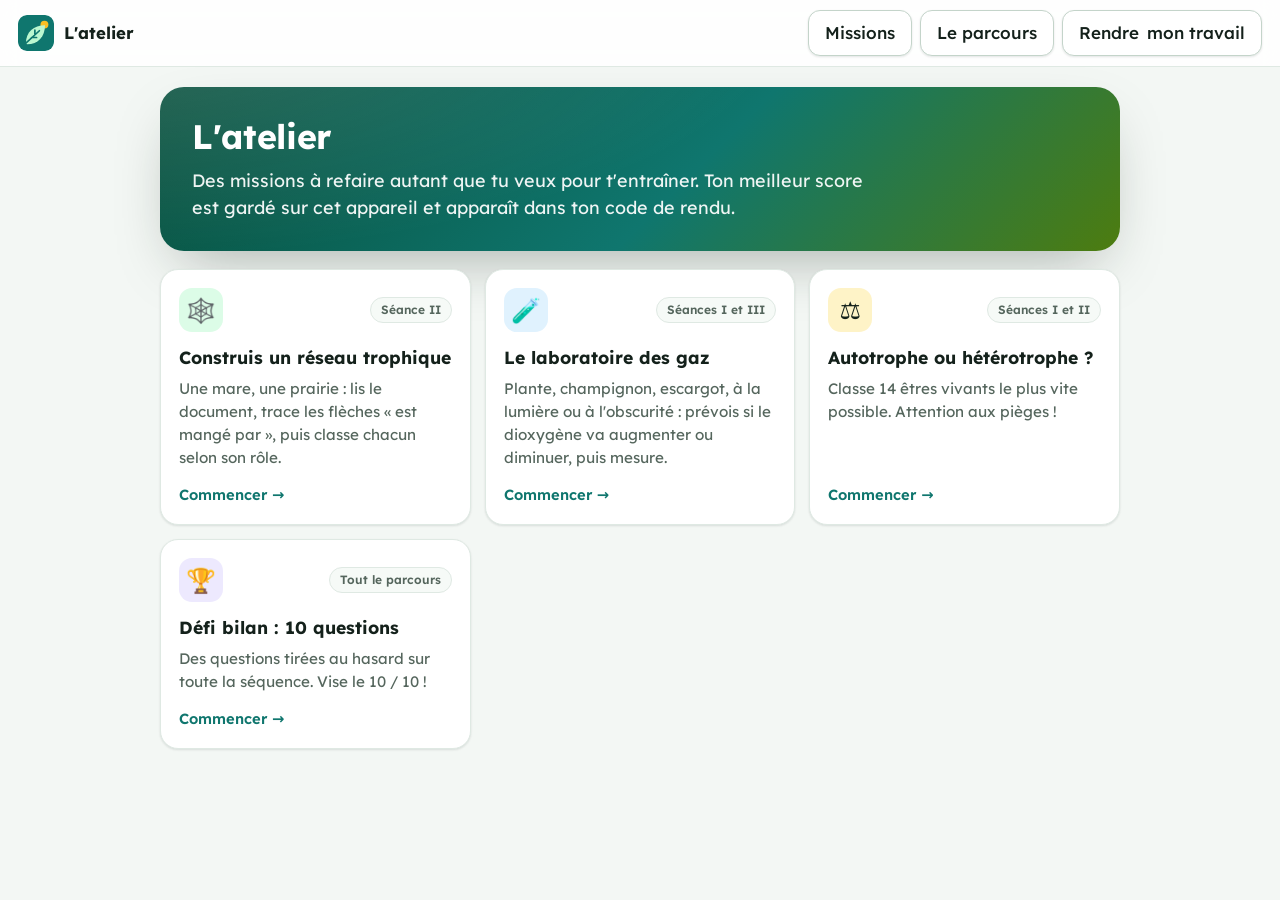
==== app/atelier.html @ 0c6e3226 "Première version : parcours en 4 séances, atelier et espace enseignant Co-Authored-By: Claude Opus 5" ====
<!doctype html>
<html lang="fr">
<head>
  <meta charset="utf-8">
  <meta name="viewport" content="width=device-width, initial-scale=1">
  <title>La nutrition des êtres vivants — atelier</title>
  <meta name="description" content="Missions d'entraînement (SVT, 5e) : réseaux trophiques, laboratoire des gaz, autotrophes et hétérotrophes, défi bilan.">
  <link rel="icon" href="img/icone.svg" type="image/svg+xml">
  <link rel="preload" href="polices/lexend.woff2" as="font" type="font/woff2" crossorigin>
  <link rel="stylesheet" href="css/style.css?v=1">
  <link rel="stylesheet" href="css/parcours.css?v=1">
</head>
<body class="parcours atelier-page">

<header class="p-entete">
  <a class="p-marque" href="index.html" title="Accueil">
    <img src="img/icone.svg" alt="" width="36" height="36">
    <span>L'atelier</span>
  </a>
  <span style="flex:1"></span>
  <nav class="p-liens">
    <a href="#" class="btn">Missions</a>
    <a href="parcours.html" class="btn masquable">Le parcours</a>
    <button class="btn" id="p-rendre" type="button">Rendre<span class="masquable"> mon travail</span></button>
  </nav>
</header>

<main id="chapitre" class="page" tabindex="-1" style="max-width:1000px"></main>

<script src="js/commun.js?v=1"></script>
<script src="js/experiences.js?v=1"></script>
<script src="js/atelier.js?v=1"></script>
</body>
</html>
---- app/css/style.css ----
/* Nutrition — styles communs (accueil, parcours, atelier, boîtes de dialogue).
 * Police Lexend (SIL OFL), hébergée avec l'application : aucun appel
 * à un serveur extérieur. */
@font-face {
  font-family: "Lexend";
  src: url("../polices/lexend.woff2") format("woff2");
  font-weight: 100 900;
  font-display: swap;
}

:root {
  --fond: #f3f7f4;
  --surface: #ffffff;
  --surface-2: #f6faf7;
  --texte: #14211b;
  --texte-doux: #55665d;
  --bordure: #dfe9e3;
  --bordure-forte: #c4d4ca;
  --primaire: #0f766e;
  --primaire-fonce: #0b5f58;
  --primaire-clair: #e3f4f1;
  --accent: #f59e0b;
  --juste: #15803d;
  --juste-clair: #e8f7ee;
  --faux: #dc2626;
  --faux-clair: #fdecec;
  --o2: #0284c7;
  --co2: #6b7280;
  --glucide: #ea8a12;
  --sels: #7c3aed;
  --rayon: 14px;
  --ombre-1: 0 1px 2px rgb(20 33 27 / 6%), 0 1px 3px rgb(20 33 27 / 6%);
  --ombre-2: 0 10px 30px -10px rgb(20 33 27 / 22%), 0 2px 6px rgb(20 33 27 / 6%);
  --ombre-3: 0 24px 60px -20px rgb(20 33 27 / 35%);
  --degrade: radial-gradient(1200px 400px at -10% -40%, rgb(255 255 255 / 18%), transparent 60%), linear-gradient(135deg, #064e3b 0%, #0f766e 55%, #4d7c0f 100%);
  --police: "Lexend", system-ui, -apple-system, "Segoe UI", Roboto, Ubuntu, sans-serif;
  color-scheme: light;
}

* { box-sizing: border-box; }
html { scroll-behavior: smooth; }
@media (prefers-reduced-motion: reduce) {
  html { scroll-behavior: auto; }
  *, *::before, *::after { animation-duration: .01ms !important; transition-duration: .01ms !important; }
}
body { margin: 0; font: 16px/1.5 var(--police); color: var(--texte); background: var(--fond); -webkit-font-smoothing: antialiased; }
[hidden] { display: none !important; }
h1, h2, h3, h4 { line-height: 1.2; margin: 0; letter-spacing: -.01em; }
small { color: var(--texte-doux); }
b, strong { font-weight: 600; }
sub { font-size: .7em; }

.page { max-width: 1240px; margin: 0 auto; padding: 20px; }

/* ---------- boutons ---------- */
.btn {
  font: inherit; font-weight: 500;
  display: inline-flex; align-items: center; justify-content: center; gap: 8px;
  border: 1px solid var(--bordure-forte); background: var(--surface); color: var(--texte);
  border-radius: 12px; padding: 9px 16px; min-height: 44px; cursor: pointer; text-decoration: none;
  box-shadow: var(--ombre-1);
  transition: background .15s, border-color .15s, box-shadow .15s, transform .1s, color .15s;
}
.btn:hover { border-color: var(--primaire); color: var(--primaire-fonce); }
.btn:active { transform: translateY(1px); }
.btn:disabled { opacity: .45; cursor: not-allowed; transform: none; }
.btn svg { flex: none; }
.btn-principal {
  background: linear-gradient(180deg, #129085, var(--primaire)); border-color: var(--primaire-fonce); color: #fff; font-weight: 600;
  box-shadow: 0 1px 0 rgb(255 255 255 / 25%) inset, 0 6px 16px -6px rgb(15 118 110 / 60%);
}
.btn-principal:hover { background: var(--primaire-fonce); color: #fff; border-color: var(--primaire-fonce); }
.btn.actif { background: var(--primaire); border-color: var(--primaire-fonce); color: #fff; }
.btn-grand { font-size: 1.12rem; padding: 12px 26px; }
.lien { font: inherit; background: none; border: 0; color: var(--primaire); text-decoration: underline; text-underline-offset: 3px; cursor: pointer; padding: 0; }
.lien:hover { color: var(--primaire-fonce); }
:focus-visible { outline: 3px solid var(--accent); outline-offset: 2px; border-radius: 6px; }
input[type=range] { accent-color: var(--primaire); }
input[type=checkbox], input[type=radio] { accent-color: var(--primaire); width: 1.05em; height: 1.05em; }

/* contrôle segmenté */
.segment { display: inline-flex; flex-wrap: wrap; padding: 4px; gap: 4px; background: #e6eee9; border-radius: 14px; }
.segment label { position: relative; cursor: pointer; }
.segment input { position: absolute; opacity: 0; inset: 0; margin: 0; width: 100%; height: 100%; cursor: pointer; }
.segment span { display: block; padding: 7px 14px; border-radius: 10px; font-weight: 500; color: var(--texte-doux); transition: background .15s, color .15s, box-shadow .15s; }
.segment input:checked + span { background: var(--surface); color: var(--texte); box-shadow: var(--ombre-1); }
.segment input:focus-visible + span { outline: 3px solid var(--accent); }

/* ---------- accueil ---------- */
.hero {
  position: relative; overflow: hidden;
  display: grid; grid-template-columns: minmax(0, 1.1fr) minmax(0, 1fr); gap: 24px; align-items: center;
  background: var(--degrade); color: #fff; border-radius: 24px; padding: 34px 36px; margin: 4px 0 18px; box-shadow: var(--ombre-3);
}
.hero-marque { display: flex; align-items: center; gap: 10px; font-weight: 700; font-size: 1.1rem; opacity: .95; margin-bottom: 18px; }
.hero-marque img { border-radius: 10px; box-shadow: 0 4px 12px rgb(0 0 0 / 25%); }
.hero h1 { font-size: clamp(1.8rem, 3.6vw, 2.7rem); font-weight: 700; margin-bottom: 10px; }
.hero-texte > p { margin: 0 0 18px; font-size: 1.08rem; opacity: .92; max-width: 560px; }
.hero-puces { display: flex; flex-wrap: wrap; gap: 8px; }
.hero-puces span { font-size: .85rem; padding: 5px 12px; border-radius: 999px; background: rgb(255 255 255 / 14%); border: 1px solid rgb(255 255 255 / 22%); }
.hero-visuel { border-radius: 20px; overflow: hidden; box-shadow: 0 0 0 6px rgb(255 255 255 / 12%); line-height: 0; }
.hero-visuel svg { width: 100%; height: auto; display: block; }
@media (max-width: 820px) { .hero { grid-template-columns: minmax(0, 1fr); padding: 26px 22px; } }

.bandeau-prof {
  display: flex; align-items: center; gap: 12px 16px; flex-wrap: wrap;
  background: var(--surface); border: 1px solid var(--bordure); border-radius: var(--rayon);
  padding: 12px 14px 12px 16px; margin: 0 0 18px; box-shadow: var(--ombre-1);
}
.bandeau-prof p { margin: 0; flex: 1 1 320px; color: var(--texte-doux); }
.bandeau-prof p b { color: var(--texte); }
.bp-icone { display: grid; place-items: center; width: 42px; height: 42px; border-radius: 12px; background: #fff4dd; color: #b45309; flex: none; }
.mode-eleve .partie-prof { display: none !important; }
.seance { background: #fffbeb; border: 1px solid #fcd38d; border-radius: 18px; padding: 16px 20px; margin: 0 0 18px; box-shadow: var(--ombre-1); }
.seance h2 { font-size: 1.2rem; margin-bottom: 8px; }
.seance ol { margin: 0; padding-left: 22px; display: flex; flex-direction: column; gap: 4px; }
.seance a { color: var(--primaire-fonce); font-weight: 600; }

.entrees { display: grid; grid-template-columns: repeat(2, minmax(0, 1fr)); gap: 18px; margin-bottom: 36px; }
@media (max-width: 820px) { .entrees { grid-template-columns: minmax(0, 1fr); } }
.entree {
  position: relative; display: flex; flex-direction: column; gap: 8px; text-decoration: none; color: var(--texte);
  background: var(--surface); border: 1px solid var(--bordure); border-radius: 20px; padding: 24px;
  box-shadow: var(--ombre-1); transition: transform .18s, box-shadow .18s, border-color .18s;
}
.entree:hover { transform: translateY(-3px); box-shadow: var(--ombre-2); border-color: var(--bordure-forte); }
.entree-icone { display: grid; place-items: center; width: 54px; height: 54px; border-radius: 16px; margin-bottom: 6px; }
.entree-parcours .entree-icone { background: var(--primaire-clair); color: var(--primaire); }
.entree-atelier .entree-icone { background: #fef3c7; color: #b45309; }
.entree-sur { font-size: .8rem; font-weight: 600; text-transform: uppercase; letter-spacing: .08em; color: var(--texte-doux); }
.entree-titre { font-size: 1.45rem; font-weight: 700; }
.entree-texte { color: var(--texte-doux); }
.entree-progres { display: flex; align-items: center; gap: 10px; font-size: .9rem; color: var(--texte-doux); margin-top: 4px; }
.barre-progres { flex: 1; max-width: 220px; height: 8px; border-radius: 99px; background: #e3ebe6; overflow: hidden; }
.barre-progres > span { display: block; height: 100%; width: 0; border-radius: 99px; background: linear-gradient(90deg, #22c55e, var(--juste)); transition: width .5s; }
.entree-action { margin-top: auto; padding-top: 12px; font-weight: 600; color: var(--primaire); display: inline-flex; gap: 6px; }
.entree-atelier .entree-action { color: #b45309; }
.entree-action span { transition: transform .18s; }
.entree:hover .entree-action span { transform: translateX(3px); }

.section-titre { font-size: 1.5rem; margin: 0 0 6px; }
.section-aide { margin: 0 0 16px; color: var(--texte-doux); font-size: .95rem; }
.cartes { display: grid; grid-template-columns: repeat(auto-fill, minmax(250px, 1fr)); gap: 14px; }
.carte {
  font: inherit; text-align: left; cursor: pointer; color: var(--texte); text-decoration: none;
  background: var(--surface); border: 1px solid var(--bordure); border-radius: 18px;
  padding: 18px; display: flex; flex-direction: column; gap: 8px; box-shadow: var(--ombre-1);
  transition: border-color .18s, box-shadow .18s, transform .18s;
}
.carte:hover { border-color: var(--bordure-forte); box-shadow: var(--ombre-2); transform: translateY(-3px); }
.carte-haut { display: flex; justify-content: space-between; align-items: center; margin-bottom: 4px; }
.carte-icone { display: grid; place-items: center; width: 44px; height: 44px; border-radius: 13px; font-size: 1.5rem; }
.ic-1 { background: #dcfce7; } .ic-2 { background: #e0f2fe; } .ic-3 { background: #fef3c7; } .ic-4 { background: #ede9fe; }
.niveau { font-size: .75rem; font-weight: 600; padding: 3px 10px; border-radius: 99px; background: var(--surface-2); border: 1px solid var(--bordure); color: var(--texte-doux); }
.niveau.fait { background: var(--juste-clair); border-color: #b7e4c7; color: var(--juste); }
.carte-titre { font-weight: 700; font-size: 1.1rem; }
.carte-texte { color: var(--texte-doux); font-size: .95rem; }
.carte-go { margin-top: auto; padding-top: 6px; font-weight: 600; font-size: .92rem; color: var(--primaire); }
.pied-accueil { margin-top: 40px; padding-top: 18px; border-top: 1px solid var(--bordure); color: var(--texte-doux); font-size: .9rem; }

/* ---------- boîtes de dialogue ---------- */
dialog { border: 0; border-radius: 20px; padding: 0; max-width: min(880px, calc(100vw - 24px)); width: 100%; box-shadow: var(--ombre-3); color: var(--texte); }
dialog[open] { animation: ouvre .2s ease; }
@keyframes ouvre { from { transform: translateY(10px) scale(.98); } to { transform: none; } }
dialog::backdrop { background: rgb(10 24 18 / 50%); backdrop-filter: blur(3px); }
.dlg { padding: 24px 26px; display: flex; flex-direction: column; gap: 10px; }
.dlg h2 { font-size: 1.4rem; }
.dlg h3 { margin: 10px 0 0; font-size: 1.05rem; }
.dlg fieldset { border: 1px solid var(--bordure); border-radius: var(--rayon); margin: 4px 0; padding: 12px 16px 14px; display: flex; flex-direction: column; gap: 8px; background: var(--surface-2); }
.dlg legend { font-weight: 600; padding: 0 6px; }
.dlg input[type=text], .dlg textarea { font: inherit; padding: 9px 11px; border: 1px solid var(--bordure-forte); border-radius: 10px; width: 100%; background: var(--surface); color: var(--texte); }
.dlg textarea { font: .85rem ui-monospace, monospace; word-break: break-all; }
.dlg input:focus, .dlg textarea:focus { outline: none; border-color: var(--primaire); box-shadow: 0 0 0 4px rgb(15 118 110 / 15%); }
.dlg-actions { display: flex; gap: 8px; justify-content: flex-end; flex-wrap: wrap; }
.note { color: var(--texte-doux); font-size: .92rem; margin: 0; }
.ligne { display: flex; gap: 8px; flex-wrap: wrap; }
.ligne input { flex: 1 1 160px; }
.choix-grille { display: grid; grid-template-columns: repeat(auto-fit, minmax(240px, 1fr)); gap: 4px 16px; }
.choix-grille label { display: flex; gap: 8px; align-items: baseline; padding: 3px 0; }
.guide-prof { margin: 0; padding-left: 22px; display: flex; flex-direction: column; gap: 4px; }
.encadre-lien { border-color: #a7dcd5 !important; background: var(--primaire-clair) !important; }
.tableau-defile { overflow-x: auto; }
.tableau-rendus { border-collapse: collapse; width: 100%; font-size: .9rem; }
.tableau-rendus th, .tableau-rendus td { border-bottom: 1px solid var(--bordure); padding: 6px 8px; text-align: left; vertical-align: top; }
.tableau-rendus th { font-weight: 600; color: var(--texte-doux); font-size: .82rem; }
.tableau-rendus .ok { color: var(--juste); font-weight: 600; }
.tableau-rendus .ko { color: var(--texte-doux); }
.rendu-erreur td { color: var(--faux); }

@media (max-width: 640px) {
  .page { padding: 12px; }
  .dlg { padding: 18px 16px; }
}
---- app/css/parcours.css ----
/* Parcours guidé et atelier « La nutrition des êtres vivants » */
body.parcours { font-size: 17px; }

.p-entete {
  position: sticky; top: 0; z-index: 50;
  display: flex; flex-wrap: wrap; align-items: center; gap: 10px 18px;
  padding: 10px 18px; background: rgb(255 255 255 / 88%);
  backdrop-filter: saturate(1.4) blur(10px); -webkit-backdrop-filter: saturate(1.4) blur(10px);
  border-bottom: 1px solid var(--bordure);
}
.p-marque { display: flex; align-items: center; gap: 10px; text-decoration: none; color: var(--texte); font-weight: 700; font-size: 1.05rem; }
.p-marque img { border-radius: 9px; }
.p-progression { flex: 1 1 200px; display: flex; align-items: center; gap: 10px; color: var(--texte-doux); font-size: .9rem; }
.p-barre { flex: 1; height: 8px; border-radius: 99px; background: #e3ebe6; overflow: hidden; max-width: 320px; }
#p-barre-remplie { height: 100%; width: 0; border-radius: 99px; background: linear-gradient(90deg, #22c55e, var(--juste)); transition: width .4s; }
.p-liens { display: flex; gap: 8px; flex-wrap: wrap; }

.p-corps { display: grid; grid-template-columns: 270px minmax(0, 1fr); gap: 24px; max-width: 1280px; margin: 0 auto; padding: 18px 16px 60px; }
#sommaire ol { list-style: none; padding: 0; margin: 0; position: sticky; top: 76px; display: flex; flex-direction: column; gap: 2px; }
#sommaire a { display: flex; gap: 10px; align-items: center; padding: 9px 10px; border-radius: 12px; color: var(--texte); text-decoration: none; font-size: .93rem; line-height: 1.3; transition: background .15s; }
#sommaire a:hover { background: #e4eee8; }
#sommaire a.actif { background: var(--surface); color: var(--primaire-fonce); font-weight: 600; box-shadow: var(--ombre-1), inset 3px 0 0 var(--primaire); }
.s-num { flex: 0 0 26px; height: 26px; border-radius: 50%; display: grid; place-items: center; background: #e0e9e3; color: var(--texte); font-size: .85rem; font-weight: 700; }
#sommaire a.fait .s-num { background: var(--juste); color: #fff; }
#sommaire a.actif .s-num { background: var(--primaire); color: #fff; }
.s-sep { margin-top: 8px; border-top: 1px solid var(--bordure); padding-top: 8px; }

.p-menu, .p-voile { display: none; }
@media (max-width: 900px) {
  .p-corps { grid-template-columns: minmax(0, 1fr); gap: 10px; padding-top: 10px; }
  .p-entete { gap: 8px 12px; padding: 8px 12px; }
  .p-menu { display: inline-flex; font-weight: 700; }
  .p-liens .masquable, .p-progression span { display: none; }
  .p-progression { flex: 1 1 60px; }
  #sommaire { position: fixed; z-index: 70; top: 0; left: 0; bottom: 0; width: min(330px, 86vw); overflow-y: auto;
    background: var(--surface); padding: 14px 10px; box-shadow: 4px 0 24px rgb(0 0 0 / 20%);
    transform: translateX(-105%); transition: transform .25s ease; visibility: hidden; }
  #sommaire ol { position: static; }
  .menu-ouvert #sommaire { transform: none; visibility: visible; }
  .menu-ouvert .p-voile { display: block; position: fixed; inset: 0; z-index: 65; background: rgb(0 0 0 / 35%); }
}
@media (max-width: 520px) {
  .p-marque span { display: none; }
  .p-marque img { width: 30px; height: 30px; }
  .p-liens .btn { padding: 8px 10px; }
}

/* ---------- chapitre ---------- */
#chapitre:focus { outline: none; }
.chap, .trace { max-width: 940px; }
.chap-num { display: inline-block; color: var(--primaire-fonce); background: var(--primaire-clair); font-weight: 600; margin: 4px 0 10px; padding: 4px 12px; border-radius: 99px; text-transform: uppercase; letter-spacing: .06em; font-size: .75rem; }
.chap h1, .trace h1 { font-size: clamp(1.5rem, 3vw, 2.1rem); font-weight: 700; margin-bottom: 20px; }
.enigme { display: flex; gap: 14px; align-items: flex-start; background: #fffbeb; border: 1px solid #fcd38d; border-radius: 18px; padding: 14px 18px; margin-bottom: 18px; }
.enigme-icone { font-size: 1.8rem; line-height: 1; }
.enigme p { margin: 0; }
.enigme b { color: #92400e; }
.bloc { scroll-margin-top: 90px; background: var(--surface); border: 1px solid var(--bordure); border-radius: 20px; padding: 20px 24px 20px 28px; margin-bottom: 18px; box-shadow: var(--ombre-1); position: relative; overflow: hidden; }
.bloc::before { content: ""; position: absolute; left: 0; top: 0; bottom: 0; width: 5px; background: var(--couleur-bloc, var(--primaire)); }
.bloc h2 { display: flex; align-items: center; gap: 12px; font-size: 1.15rem; font-weight: 700; margin-bottom: 12px; color: var(--couleur-bloc, var(--primaire)); }
.bloc p { margin: 8px 0; }
.pastille { display: inline-grid; place-items: center; width: 34px; height: 34px; border-radius: 11px; color: #fff; font-weight: 700; font-size: .95rem; flex: 0 0 34px; background: var(--couleur-bloc, var(--primaire)); }
.bloc-decouvre { --couleur-bloc: #0369a1; }
.bloc-experimente { --couleur-bloc: #7c3aed; }
.bloc-verifie { --couleur-bloc: #d97706; }
.bloc-retiens { --couleur-bloc: #15803d; background: linear-gradient(180deg, #f3fbf6, var(--surface) 60%); }
.experience + .experience { margin-top: 26px; padding-top: 18px; border-top: 1px dashed var(--bordure); }
.experience h3 { font-size: 1.05rem; font-weight: 600; margin-bottom: 10px; }
.exp-apres { margin-top: 14px; }
.petit { font-size: .9rem; color: var(--texte-doux); }
.commandes { display: flex; flex-wrap: wrap; gap: 8px; align-items: center; margin: 10px 0; }
.commandes.centre { justify-content: center; }
.doc { background: var(--surface-2); border: 1px solid var(--bordure); border-radius: 12px; padding: 10px 14px; margin: 8px 0; }
.doc-titre { font-weight: 700; color: var(--primaire-fonce); font-size: .9rem; }
.doc ul { margin: 6px 0 0; padding-left: 20px; }
.tableau { border-collapse: collapse; width: 100%; font-size: .95rem; margin: 6px 0; }
.tableau th, .tableau td { border: 1px solid var(--bordure-forte); padding: 6px 10px; text-align: center; }
.tableau th { background: var(--primaire-clair); font-weight: 600; }
.tableau td:first-child, .tableau th:first-child { text-align: left; }
.defile { overflow-x: auto; }
.retour { min-height: 1.5em; margin: 8px 0 0; }
.retour.ok { color: var(--juste); font-weight: 600; }
.retour.ko { color: #a3361a; }
.lecture { display: flex; flex-wrap: wrap; gap: 8px; }
.lecture span { background: var(--surface-2); border: 1px solid var(--bordure); border-radius: 10px; padding: 4px 10px; font-size: .92rem; }
.lecture b { font-variant-numeric: tabular-nums; }
.reglage { display: flex; flex-wrap: wrap; gap: 6px 12px; align-items: center; margin: 8px 0; }
.reglage > span:first-child { font-weight: 600; font-size: .92rem; min-width: 9em; }
.reglage input[type=range] { flex: 1 1 200px; }
.dessin { width: 100%; height: auto; display: block; background: #fbfdfb; border: 1px solid var(--bordure); border-radius: 14px; }
.dessin text { font-family: system-ui, -apple-system, "Segoe UI", sans-serif; }
.exp > .dessin, .exp > .defile, .mission > .dessin { max-width: 640px; margin-inline: auto; }
.deux-col { display: grid; grid-template-columns: minmax(0, 1.2fr) minmax(0, 1fr); gap: 16px; align-items: start; }
@media (max-width: 760px) { .deux-col { grid-template-columns: minmax(0, 1fr); } }

/* texte à trous et tri */
.retiens-consigne { font-weight: 600; color: #1f6b3d; }
.banque { display: flex; flex-wrap: wrap; gap: 8px; margin: 8px 0 14px; padding: 10px; background: #fff; border: 1px dashed #9cc9ad; border-radius: 12px; }
.mot { font: inherit; font-weight: 700; padding: 6px 12px; border-radius: 999px; border: 2px solid #1f8a4c; background: #e6f5ec; color: #14532d; cursor: grab; touch-action: none; user-select: none; -webkit-user-select: none; }
.mot.choisi { background: #1f8a4c; color: #fff; }
.mot.en-cours { opacity: .35; }
.fantome { position: fixed; z-index: 1000; pointer-events: none; transform: translate(-50%, -50%); box-shadow: 0 6px 16px rgb(0 0 0 / 20%); }
.trou { display: inline-block; min-width: 6.5em; min-height: 1.5em; vertical-align: bottom; border-bottom: 2px dashed #1f8a4c; background: #fff; border-radius: 4px 4px 0 0; cursor: pointer; text-align: center; }
.trou.survol { background: #d3f0de; }
.trou.rempli { min-width: 0; border: 0; background: none; font-weight: 700; cursor: default; color: #14532d; }
.erreur { animation: secoue .4s; border-color: var(--faux) !important; }
@keyframes secoue { 25% { transform: translateX(-4px); } 75% { transform: translateX(4px); } }
.retiens-fin { font-weight: 700; color: #1f6b3d; }
.tri-colonnes { display: grid; grid-template-columns: repeat(var(--n), minmax(0, 1fr)); gap: 10px; }
@media (max-width: 640px) { .tri-colonnes { grid-template-columns: minmax(0, 1fr); } }
.tri-col { border: 2px dashed var(--bordure-forte); border-radius: 14px; padding: 10px; min-height: 110px; background: var(--surface-2); cursor: pointer; transition: background .15s, border-color .15s; }
.tri-col.survol { background: #d3f0de; border-color: #1f8a4c; }
.tri-titre { font-weight: 700; text-align: center; margin-bottom: 8px; display: flex; flex-direction: column; }
.tri-titre small { font-weight: 500; }
.tri-liste { display: flex; flex-wrap: wrap; gap: 6px; justify-content: center; }
.tri-puce { background: var(--juste-clair); border: 1px solid #9ad8b1; color: #14532d; font-weight: 600; border-radius: 999px; padding: 3px 10px; font-size: .9rem; animation: apparait .3s; }
.tri-retour { min-height: 1.5em; margin: 10px 0 0; }
.tri-retour.ok { color: var(--juste); }
.tri-retour.ko { color: #a3361a; }
.equation { font-size: 1.12rem; line-height: 2.6; text-align: center; }
.equation .fleche { display: inline-flex; flex-direction: column; align-items: center; vertical-align: middle; line-height: 1.2; margin: 0 6px; }
.equation .fleche i { font-style: normal; font-size: 1.6rem; color: var(--texte-doux); }
.etiq-liste { display: grid; grid-template-columns: repeat(auto-fit, minmax(190px, 1fr)); gap: 6px 14px; margin: 0; padding: 0; list-style: none; }
.etiq-liste li { display: flex; gap: 8px; align-items: center; }
.num-rond { display: inline-grid; place-items: center; width: 26px; height: 26px; border-radius: 50%; background: #1d2a24; color: #fff; font-weight: 700; font-size: .85rem; flex: none; }

/* QCM */
.qcm { padding: 10px 0; border-bottom: 1px solid #eee; }
.qcm:last-child { border-bottom: 0; }
.qcm-q { font-weight: 600; display: flex; gap: 10px; align-items: baseline; }
.qcm-num { flex: 0 0 24px; height: 24px; border-radius: 50%; background: #fbe6d2; color: #a65d16; display: inline-grid; place-items: center; font-size: .85rem; }
.qcm-options { display: flex; flex-wrap: wrap; gap: 8px; margin: 8px 0 4px 34px; }
.qcm-opt { font: inherit; text-align: left; padding: 10px 16px; border-radius: 12px; border: 1.5px solid var(--bordure-forte); background: var(--surface); cursor: pointer; min-height: 44px; box-shadow: var(--ombre-1); transition: border-color .15s, background .15s, transform .1s; color: var(--texte); }
.qcm-opt:hover { border-color: #d97706; background: #fffaf0; }
.qcm-opt:active { transform: translateY(1px); }
.qcm-opt.juste { border-color: var(--juste); background: #e6f5ec; }
.qcm-opt.faux { border-color: var(--faux); background: #fdeaea; }
.qcm-retour { margin: 4px 0 0 34px; min-height: 1.2em; }
.qcm-retour.ok { color: var(--juste); }
.qcm-retour.ko { color: #a3361a; }

.fin-chapitre { display: none; text-align: center; font-weight: 700; color: var(--juste); font-size: 1.1rem; background: var(--juste-clair); border: 1px solid #b7e4c7; border-radius: 16px; padding: 4px; margin-bottom: 8px; }
.fin-chapitre.visible { display: block; animation: apparait .4s; }
.chap-nav { display: flex; justify-content: space-between; gap: 10px; margin: 18px 0; flex-wrap: wrap; }
@keyframes apparait { from { transform: scale(.97); opacity: .4; } to { transform: none; opacity: 1; } }

/* accueil du parcours */
.p-hero { border-radius: 24px; padding: 30px 32px; margin-bottom: 18px; color: #fff; box-shadow: var(--ombre-3); background: var(--degrade); }
.p-hero h1 { color: #fff; margin-bottom: 10px !important; }
.p-hero .intro { font-size: 1.12rem; margin: 0; opacity: .93; max-width: 700px; }
.p-hero .commandes { margin: 20px 0 0; }
.p-hero .btn-principal { background: #fff; color: var(--primaire-fonce); border-color: #fff; box-shadow: 0 8px 20px -8px rgb(0 0 0 / 45%); }
.p-hero .btn-principal:hover { background: var(--primaire-clair); }
.mode-emploi { display: grid; grid-template-columns: repeat(auto-fit, minmax(170px, 1fr)); gap: 12px; margin: 16px 0; }
.mode-emploi > div { background: var(--surface); border: 1px solid var(--bordure); border-radius: 16px; padding: 14px; box-shadow: var(--ombre-1); color: var(--texte-doux); }
.mode-emploi > div b { color: var(--texte); }
.mode-emploi .pastille { margin: 0 10px 8px 0; }
.mode-emploi > div:nth-child(1) { --couleur-bloc: #0369a1; }
.mode-emploi > div:nth-child(2) { --couleur-bloc: #7c3aed; }
.mode-emploi > div:nth-child(3) { --couleur-bloc: #d97706; }
.mode-emploi > div:nth-child(4) { --couleur-bloc: #15803d; }
.liste-chapitres { list-style: none; padding: 0; margin: 18px 0 0; display: grid; grid-template-columns: repeat(auto-fill, minmax(260px, 1fr)); gap: 10px; }
.liste-chapitres a { display: flex; align-items: center; gap: 12px; height: 100%; padding: 12px 14px; border-radius: 14px; background: var(--surface); border: 1px solid var(--bordure); color: var(--texte); text-decoration: none; box-shadow: var(--ombre-1); transition: transform .15s, box-shadow .15s; }
.liste-chapitres a:hover { transform: translateY(-2px); box-shadow: var(--ombre-2); }
.liste-chapitres .s-num { flex: 0 0 30px; height: 30px; }
.liste-chapitres .fait .s-num { background: var(--juste); color: #fff; }

/* trace écrite */
.trace { background: var(--surface); border: 1px solid var(--bordure); border-radius: 20px; padding: 24px 32px; box-shadow: var(--ombre-1); }
.trace h2 { color: var(--primaire-fonce); font-size: 1.2rem; margin: 22px 0 6px; border-bottom: 2px solid var(--primaire-clair); padding-bottom: 4px; }
.trace p { margin: 6px 0; line-height: 1.6; }
.trace figure { margin: 14px 0; text-align: center; }
.trace figcaption { font-size: .9rem; color: var(--texte-doux); }
.trace .equation { line-height: 1.6; background: var(--surface-2); border-radius: 12px; padding: 8px; }
.lexique { display: grid; grid-template-columns: max-content 1fr; gap: 6px 16px; }
.lexique dt { font-weight: 700; color: var(--primaire); }
.lexique dd { margin: 0; }

/* ---------- expériences ---------- */
.bulle { fill: #e0f2fe; stroke: #0284c7; stroke-width: 1; }
.r-bulle { fill: var(--o2); }
.tableau-mesures td, .tableau-mesures th { font-size: .88rem; }
.reseau-svg { touch-action: manipulation; user-select: none; -webkit-user-select: none; }
.noeud { cursor: pointer; }
.noeud rect { fill: #fff; stroke: #9db5a7; stroke-width: 2; transition: fill .15s, stroke .15s; }
.noeud:hover rect { stroke: var(--primaire); }
.noeud.choisi rect { fill: #fff7e6; stroke: var(--accent); stroke-width: 3; }
.noeud text { font-size: 13px; font-weight: 600; text-anchor: middle; fill: #1d2a24; pointer-events: none; }
.noeud .emoji { font-size: 24px; }
.noeud:focus { outline: none; }
.noeud:focus-visible rect { stroke: var(--accent); stroke-width: 3; }
.fleche-r { stroke: #475569; stroke-width: 2.5; fill: none; cursor: pointer; }
.fleche-r.juste { stroke: var(--juste); }
.fleche-r.faux { stroke: var(--faux); }
.fleche-zone { stroke: transparent; stroke-width: 16; fill: none; cursor: pointer; }
.graphe .axe { stroke: #64748b; stroke-width: 1.2; }
.graphe .grille { stroke: #e2e8f0; stroke-width: 1; }
.graphe text { font-size: 11px; fill: #475569; }
.graphe .courbe { fill: none; stroke-width: 3; stroke-linecap: round; stroke-linejoin: round; }
.graphe .ancienne { stroke-dasharray: 5 5; opacity: .55; stroke-width: 2; }
.jauge { display: flex; align-items: center; gap: 8px; font-size: .9rem; }
.jauge > span:first-child { min-width: 9.5em; font-weight: 600; }
.jauge-barre { flex: 1; height: 12px; background: #e5ece8; border-radius: 99px; overflow: hidden; max-width: 260px; }
.jauge-barre > i { display: block; height: 100%; border-radius: 99px; transition: width .4s; }
.pin-lot { text-align: center; }
.particule { transition: opacity .3s; }

@media (max-width: 640px) {
  .bloc { padding: 12px 14px 12px 18px; }
  .chap h1, .trace h1 { font-size: 1.5rem; }
  .qcm-options, .qcm-retour { margin-left: 0; }
  .trace { padding: 14px; }
  .lexique { grid-template-columns: 1fr; }
  .lexique dd { margin-bottom: 6px; }
  .reglage > span:first-child { min-width: 0; flex-basis: 100%; }
  .equation { font-size: 1rem; }
}

@media print {
  .p-entete, #sommaire, .chap-nav, .commandes { display: none !important; }
  .p-corps { display: block; padding: 0; }
  .trace { border: 0; padding: 0; box-shadow: none; }
  .trace h2 { break-after: avoid; }
}

/* atelier */
.score { display: flex; align-items: baseline; gap: 14px; flex-wrap: wrap; background: var(--juste-clair); border: 1px solid #b7e4c7; border-radius: 16px; padding: 12px 18px; margin: 14px 0; animation: apparait .4s; }
.score b { font-size: 2rem; color: var(--juste); }
.score span { font-weight: 600; }
.mission-page .bloc { padding-top: 20px; }
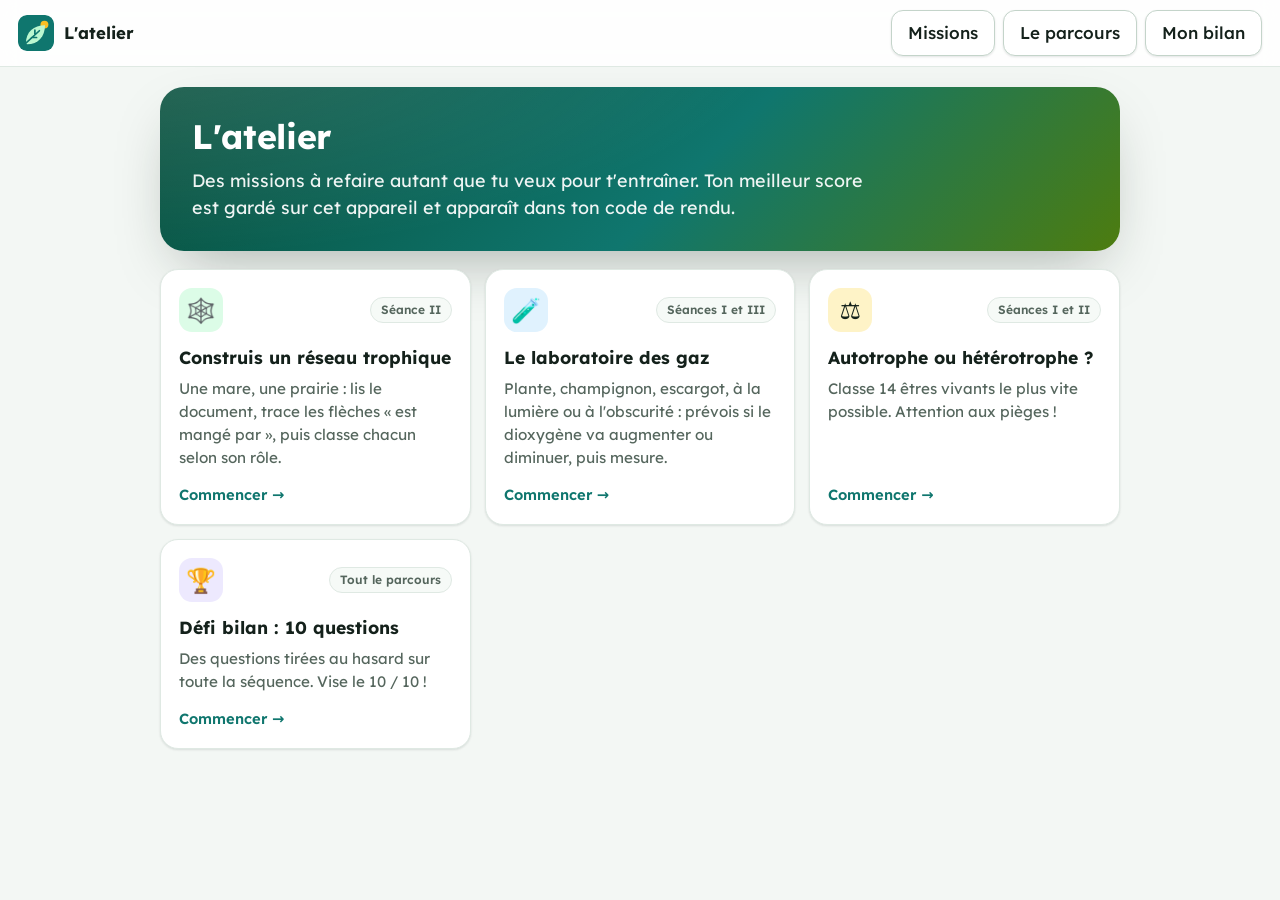
==== commit d6dc016a: "Bilan élève en fichier : code court (20 caractères) contrôlé par nom et classe L'élève voit son bila" ====
--- a/app/atelier.html
+++ b/app/atelier.html
@@ -7,8 +7,8 @@
   <meta name="description" content="Missions d'entraînement (SVT, 5e) : réseaux trophiques, laboratoire des gaz, autotrophes et hétérotrophes, défi bilan.">
   <link rel="icon" href="img/icone.svg" type="image/svg+xml">
   <link rel="preload" href="polices/lexend.woff2" as="font" type="font/woff2" crossorigin>
-  <link rel="stylesheet" href="css/style.css?v=1">
-  <link rel="stylesheet" href="css/parcours.css?v=1">
+  <link rel="stylesheet" href="css/style.css?v=3">
+  <link rel="stylesheet" href="css/parcours.css?v=3">
 </head>
 <body class="parcours atelier-page">
 
@@ -21,14 +21,14 @@
   <nav class="p-liens">
     <a href="#" class="btn">Missions</a>
     <a href="parcours.html" class="btn masquable">Le parcours</a>
-    <button class="btn" id="p-rendre" type="button">Rendre<span class="masquable"> mon travail</span></button>
+    <button class="btn" id="p-rendre" type="button">Mon bilan</button>
   </nav>
 </header>
 
 <main id="chapitre" class="page" tabindex="-1" style="max-width:1000px"></main>
 
-<script src="js/commun.js?v=1"></script>
-<script src="js/experiences.js?v=1"></script>
-<script src="js/atelier.js?v=1"></script>
+<script src="js/commun.js?v=3"></script>
+<script src="js/experiences.js?v=3"></script>
+<script src="js/atelier.js?v=3"></script>
 </body>
 </html>
--- a/app/css/style.css
+++ b/app/css/style.css
@@ -191,3 +191,7 @@
   .page { padding: 12px; }
   .dlg { padding: 18px 16px; }
 }
+.depot { display: flex; flex-direction: column; align-items: center; gap: 2px; padding: 18px; border: 2px dashed var(--bordure-forte); border-radius: var(--rayon); background: var(--surface); cursor: pointer; text-align: center; transition: background .15s, border-color .15s; }
+.depot:hover, .depot.survol { border-color: var(--primaire); background: var(--primaire-clair); }
+.depot span { color: var(--texte-doux); font-size: .9rem; }
+#dlg-rendu .bil { background: var(--surface-2); border: 1px solid var(--bordure); border-radius: var(--rayon); padding: 12px 16px; }
